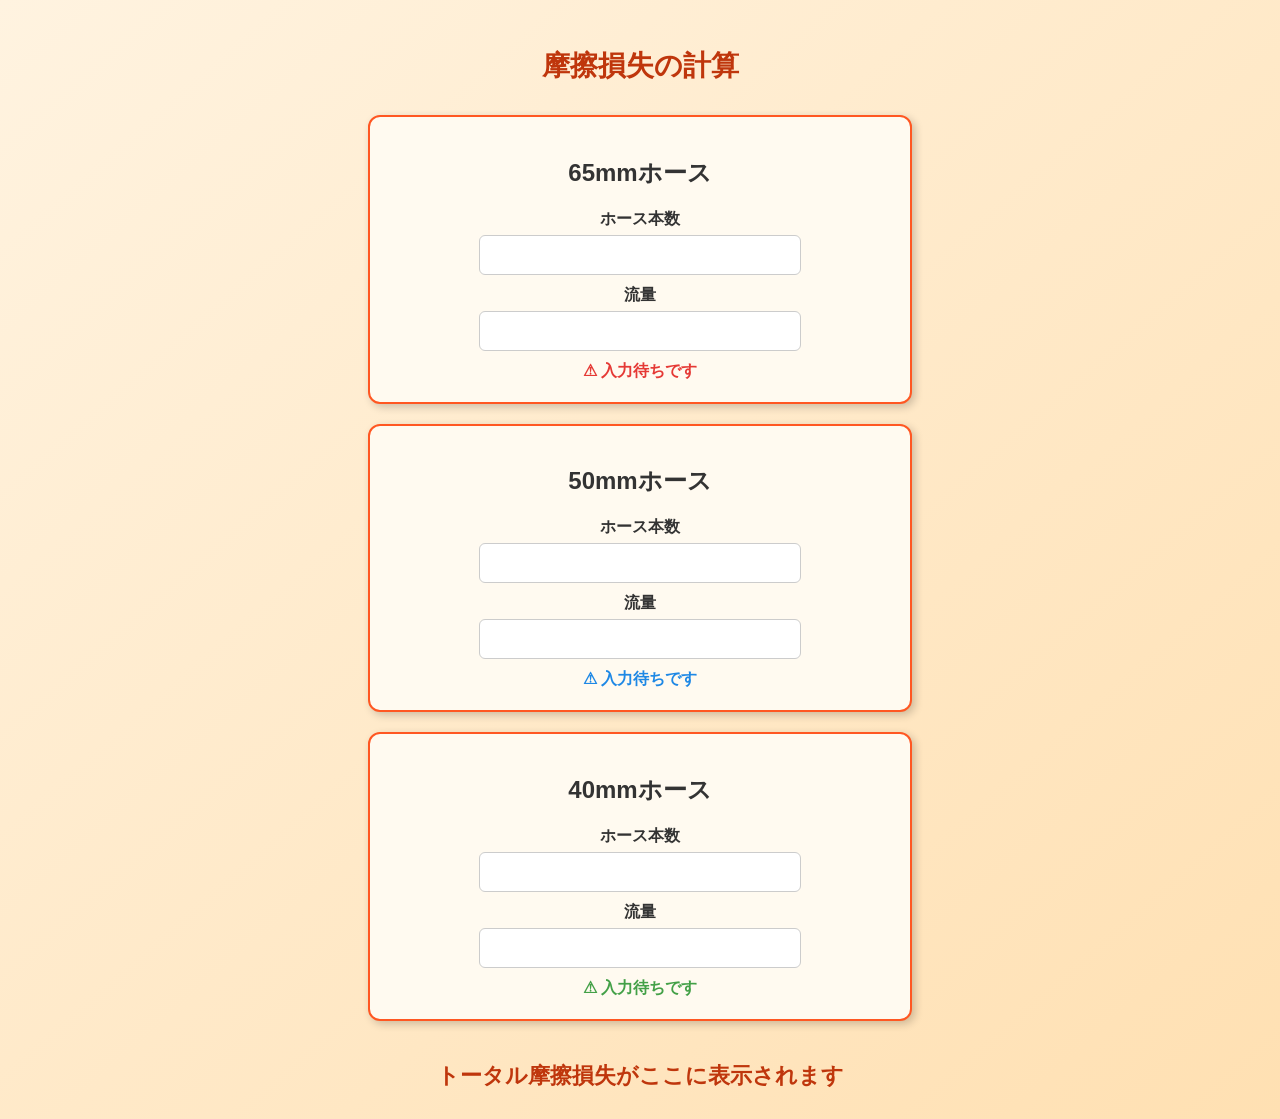
==== friction.html @ 22334129 "Add files via upload" ====
<!DOCTYPE html>
<html lang="ja">
<head>
  <meta charset="UTF-8">
  <title>摩擦損失の計算（3種類入力対応）</title>
  <meta name="viewport" content="width=device-width, initial-scale=1.0">
  <style>
    body {
      font-family: 'Yu Gothic', sans-serif;
      background: linear-gradient(to bottom right, #fff3e0, #ffe0b2);
      color: #333;
      text-align: center;
      padding: 20px;
    }

    h1 {
      font-size: 28px;
      margin-bottom: 30px;
      color: #bf360c;
    }

    .form-section {
      background-color: #fffaf0;
      border: 2px solid #ff5722;
      border-radius: 12px;
      padding: 20px;
      margin: 20px auto;
      max-width: 500px;
      box-shadow: 3px 3px 8px rgba(0,0,0,0.2);
    }

    label {
      display: block;
      margin: 10px 0 5px;
      font-weight: bold;
    }

    input {
      padding: 10px;
      width: 80%;
      max-width: 300px;
      font-size: 16px;
      border-radius: 6px;
      border: 1px solid #ccc;
    }

    .result {
      margin-top: 10px;
      font-weight: bold;
    }

    #result65 { color: #e53935; }
    #result50 { color: #1e88e5; }
    #result40 { color: #43a047; }

    #total-result {
      margin-top: 40px;
      font-size: 22px;
      font-weight: bold;
      color: #bf360c;
    }
  </style>
</head>
<body>
  <h1>摩擦損失の計算</h1>

  <div class="form-section">
    <h2>65mmホース</h2>
    <label>ホース本数</label>
    <input type="number" id="hose65" oninput="calculate()">
    <label>流量</label>
    <input type="number" id="flow65" oninput="calculate()">
    <div class="result" id="result65">⚠ 入力待ちです</div>
  </div>

  <div class="form-section">
    <h2>50mmホース</h2>
    <label>ホース本数</label>
    <input type="number" id="hose50" oninput="calculate()">
    <label>流量</label>
    <input type="number" id="flow50" oninput="calculate()">
    <div class="result" id="result50">⚠ 入力待ちです</div>
  </div>

  <div class="form-section">
    <h2>40mmホース</h2>
    <label>ホース本数</label>
    <input type="number" id="hose40" oninput="calculate()">
    <label>流量</label>
    <input type="number" id="flow40" oninput="calculate()">
    <div class="result" id="result40">⚠ 入力待ちです</div>
  </div>

  <div id="total-result">トータル摩擦損失がここに表示されます</div>

  <script>
    function calculate() {
      const hose65 = parseFloat(document.getElementById("hose65").value);
      const flow65 = parseFloat(document.getElementById("flow65").value);
      const hose50 = parseFloat(document.getElementById("hose50").value);
      const flow50 = parseFloat(document.getElementById("flow50").value);
      const hose40 = parseFloat(document.getElementById("hose40").value);
      const flow40 = parseFloat(document.getElementById("flow40").value);

      let total = 0;
      let count = 0;

      if (!isNaN(hose65) && !isNaN(flow65)) {
        const loss65 = 0.137 * hose65 * Math.pow(flow65, 2);
        const rounded65 = Math.round(loss65 * 100) / 100;
        document.getElementById("result65").textContent = `摩擦損失：${rounded65} MPa`;
        total += loss65;
        count++;
      } else {
        document.getElementById("result65").textContent = "⚠ 入力待ちです";
      }

      if (!isNaN(hose50) && !isNaN(flow50)) {
        const loss50 = 0.365 * hose50 * Math.pow(flow50, 2);
        const rounded50 = Math.round(loss50 * 100) / 100;
        document.getElementById("result50").textContent = `摩擦損失：${rounded50} MPa`;
        total += loss50;
        count++;
      } else {
        document.getElementById("result50").textContent = "⚠ 入力待ちです";
      }

      if (!isNaN(hose40) && !isNaN(flow40)) {
        const loss40 = 1.569 * hose40 * Math.pow(flow40, 2);
        const rounded40 = Math.round(loss40 * 100) / 100;
        document.getElementById("result40").textContent = `摩擦損失：${rounded40} MPa`;
        total += loss40;
        count++;
      } else {
        document.getElementById("result40").textContent = "⚠ 入力待ちです";
      }

      const roundedTotal = Math.round(total * 100) / 100;
      document.getElementById("total-result").textContent =
        count > 0 ? `✅ トータル摩擦損失：${roundedTotal} MPa` : "すべての入力をしてくださいませ！";
    }
  </script>
</body>
</html>
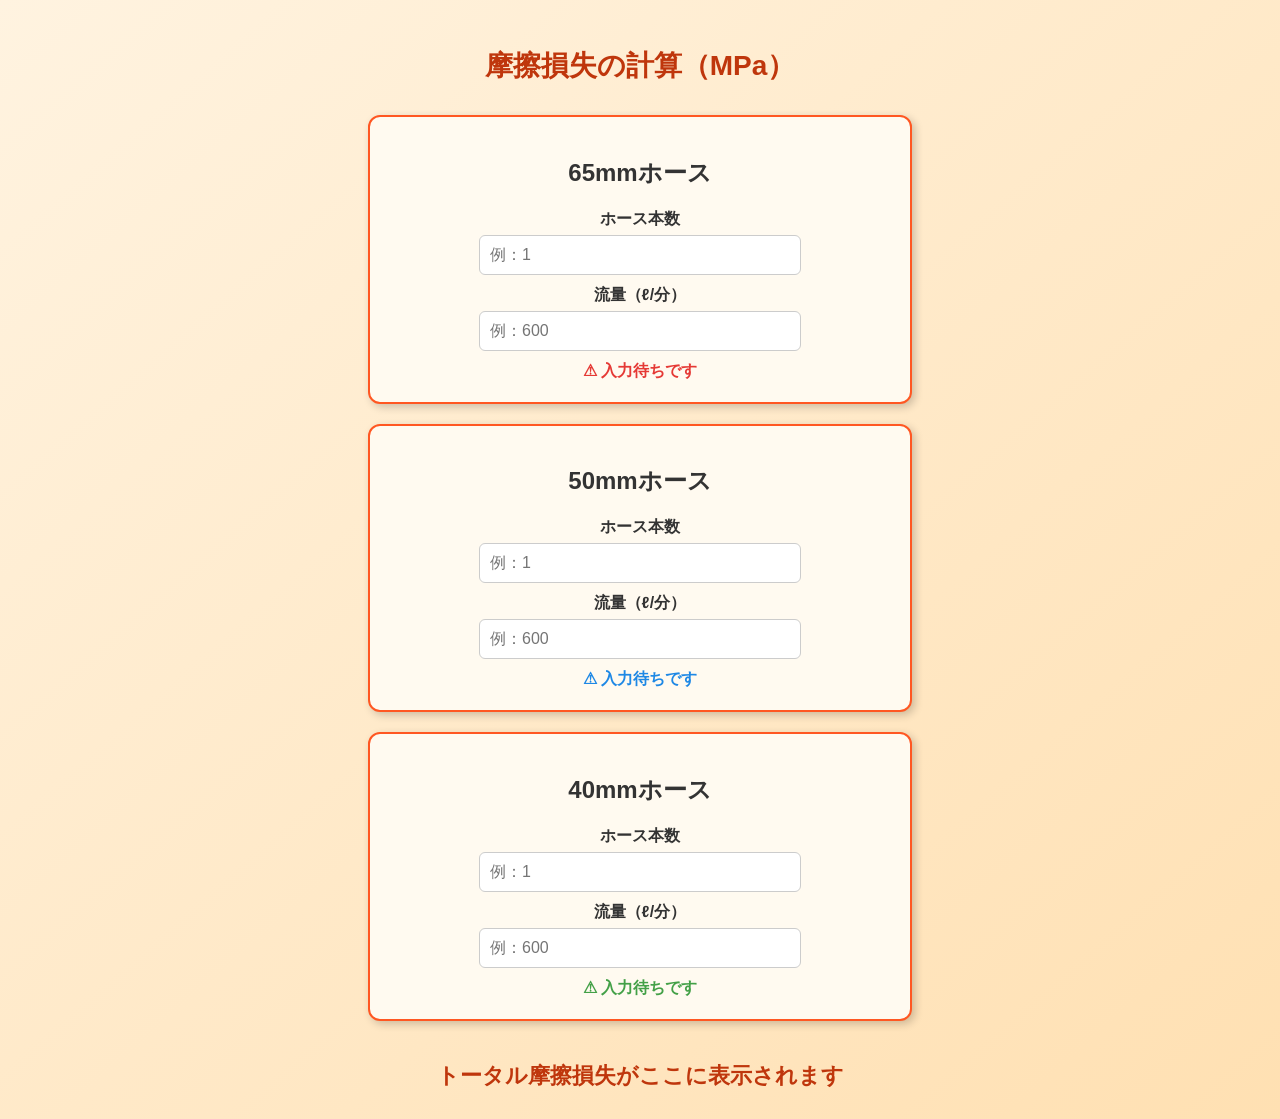
==== commit 91f0b31b: "Update friction.html" ====
--- a/friction.html
+++ b/friction.html
@@ -2,7 +2,7 @@
 <html lang="ja">
 <head>
   <meta charset="UTF-8">
-  <title>摩擦損失の計算（3種類入力対応）</title>
+  <title>摩擦損失の計算（MPa表示）</title>
   <meta name="viewport" content="width=device-width, initial-scale=1.0">
   <style>
     body {
@@ -62,32 +62,32 @@
   </style>
 </head>
 <body>
-  <h1>摩擦損失の計算</h1>
+  <h1>摩擦損失の計算（MPa）</h1>
 
   <div class="form-section">
     <h2>65mmホース</h2>
     <label>ホース本数</label>
-    <input type="number" id="hose65" oninput="calculate()">
-    <label>流量</label>
-    <input type="number" id="flow65" oninput="calculate()">
+    <input type="number" id="hose65" placeholder="例：1" oninput="calculate()">
+    <label>流量（ℓ/分）</label>
+    <input type="number" id="flow65" placeholder="例：600" oninput="calculate()">
     <div class="result" id="result65">⚠ 入力待ちです</div>
   </div>
 
   <div class="form-section">
     <h2>50mmホース</h2>
     <label>ホース本数</label>
-    <input type="number" id="hose50" oninput="calculate()">
-    <label>流量</label>
-    <input type="number" id="flow50" oninput="calculate()">
+    <input type="number" id="hose50" placeholder="例：1" oninput="calculate()">
+    <label>流量（ℓ/分）</label>
+    <input type="number" id="flow50" placeholder="例：600" oninput="calculate()">
     <div class="result" id="result50">⚠ 入力待ちです</div>
   </div>
 
   <div class="form-section">
     <h2>40mmホース</h2>
     <label>ホース本数</label>
-    <input type="number" id="hose40" oninput="calculate()">
-    <label>流量</label>
-    <input type="number" id="flow40" oninput="calculate()">
+    <input type="number" id="hose40" placeholder="例：1" oninput="calculate()">
+    <label>流量（ℓ/分）</label>
+    <input type="number" id="flow40" placeholder="例：600" oninput="calculate()">
     <div class="result" id="result40">⚠ 入力待ちです</div>
   </div>
 
@@ -106,9 +106,9 @@
       let count = 0;
 
       if (!isNaN(hose65) && !isNaN(flow65)) {
-        const loss65 = 0.137 * hose65 * Math.pow(flow65, 2);
-        const rounded65 = Math.round(loss65 * 100) / 100;
-        document.getElementById("result65").textContent = `摩擦損失：${rounded65} MPa`;
+        const loss65 = (0.137 * hose65 * Math.pow(flow65, 2)) / 1000000;
+        const rounded65 = Math.round(loss65 * 1000) / 1000;
+        document.getElementById("result65").textContent = `摩擦損失：${rounded65.toFixed(2)} MPa`;
         total += loss65;
         count++;
       } else {
@@ -116,9 +116,9 @@
       }
 
       if (!isNaN(hose50) && !isNaN(flow50)) {
-        const loss50 = 0.365 * hose50 * Math.pow(flow50, 2);
-        const rounded50 = Math.round(loss50 * 100) / 100;
-        document.getElementById("result50").textContent = `摩擦損失：${rounded50} MPa`;
+        const loss50 = (0.365 * hose50 * Math.pow(flow50, 2)) / 1000000;
+        const rounded50 = Math.round(loss50 * 1000) / 1000;
+        document.getElementById("result50").textContent = `摩擦損失：${rounded50.toFixed(2)} MPa`;
         total += loss50;
         count++;
       } else {
@@ -126,18 +126,18 @@
       }
 
       if (!isNaN(hose40) && !isNaN(flow40)) {
-        const loss40 = 1.569 * hose40 * Math.pow(flow40, 2);
-        const rounded40 = Math.round(loss40 * 100) / 100;
-        document.getElementById("result40").textContent = `摩擦損失：${rounded40} MPa`;
+        const loss40 = (1.569 * hose40 * Math.pow(flow40, 2)) / 1000000;
+        const rounded40 = Math.round(loss40 * 1000) / 1000;
+        document.getElementById("result40").textContent = `摩擦損失：${rounded40.toFixed(2)} MPa`;
         total += loss40;
         count++;
       } else {
         document.getElementById("result40").textContent = "⚠ 入力待ちです";
       }
 
-      const roundedTotal = Math.round(total * 100) / 100;
+      const roundedTotal = Math.round(total * 1000) / 1000;
       document.getElementById("total-result").textContent =
-        count > 0 ? `✅ トータル摩擦損失：${roundedTotal} MPa` : "すべての入力をしてくださいませ！";
+        count > 0 ? `✅ トータル摩擦損失：${roundedTotal.toFixed(2)} MPa` : "すべての入力をしてくださいませ！";
     }
   </script>
 </body>
